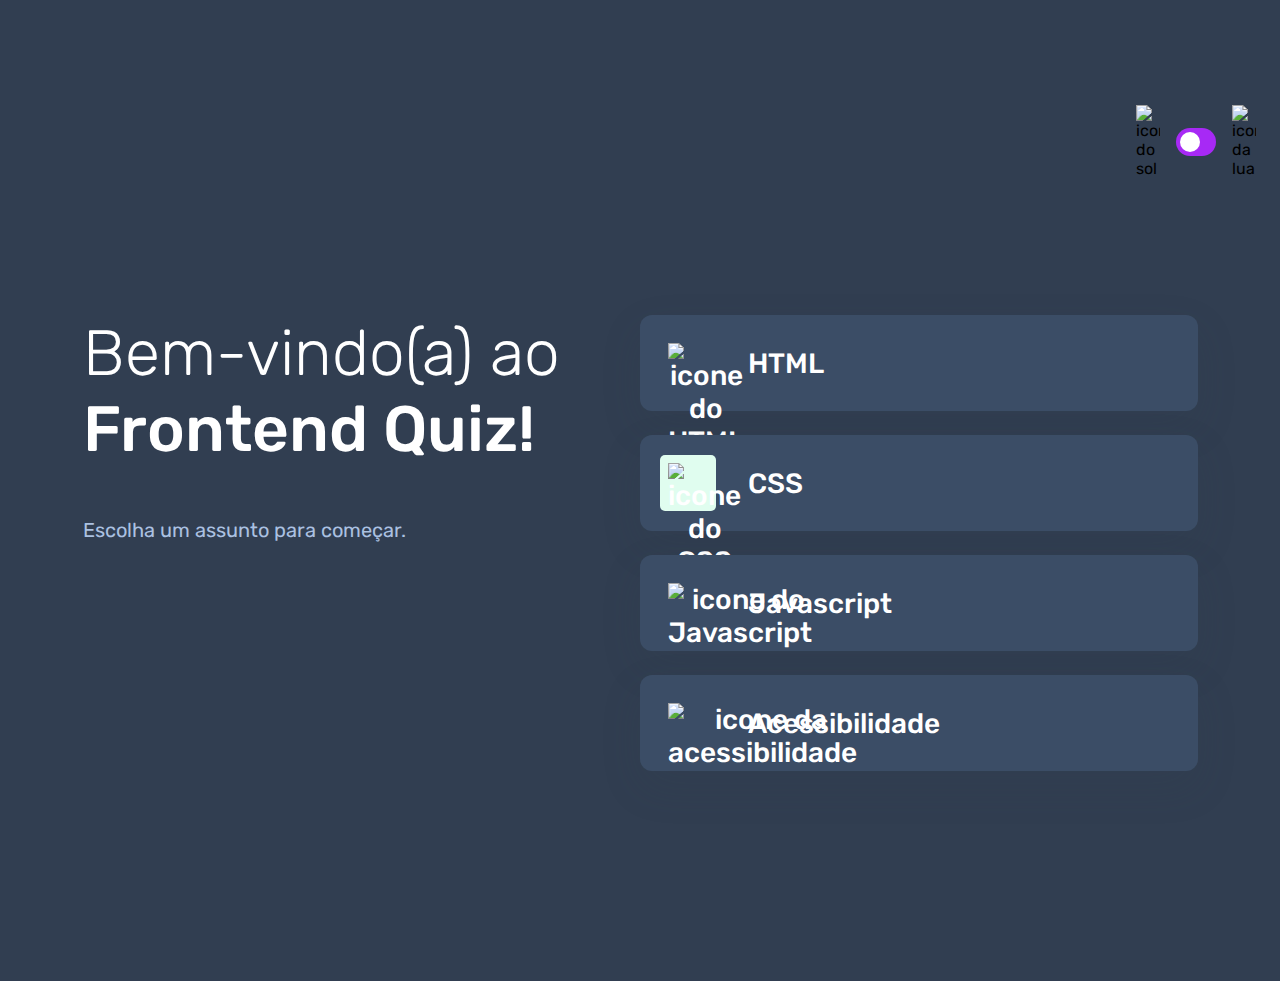
==== index.html @ 65343ce6 "adaptação das cores para o tema escuro" ====
<!DOCTYPE html>
<html lang="en">
<head>
    <meta charset="UTF-8">
    <meta name="viewport" content="width=device-width, initial-scale=1.0">
    <link rel="preconnect" href="https://fonts.googleapis.com">
    <link rel="preconnect" href="https://fonts.gstatic.com" crossorigin>
    <link href="https://fonts.googleapis.com/css2?family=Rubik:ital,wght@0,300..900;1,300..900&display=swap" rel="stylesheet">
    <link rel="stylesheet" href="stile.css">
    <title>Quiz app</title>
</head>
<body class="escuro">
    <header>
        <div class="tema">
            <img src="./assets/images/icon-sun-dark.svg" alt="icone do sol">
            <button>
                <div></div>
            </button>
            <img src="./assets/images/icon-moon-dark.svg" alt="icone da lua">
        </div>
    </header>

    <main>
        <section class="boas_vindas">
            <h1>
                Bem-vindo(a) ao <br> 
                <strong>Frontend Quiz!</strong>
            </h1>

            <p>Escolha um assunto para começar.</p>
        </section>

        <section class="assuntos">
            <button>
                <div class="botao_html">
                    <img src="./assets/images/icon-html.svg" alt="icone do HTML">
                </div>
                HTML
            </button>

            <button class="botao_css">
                <div>
                    <img src="./assets/images/icon-css.svg" alt="icone do CSS">
                </div>
                CSS
            </button>

            <button>
                <div class="botao_javascript">
                    <img src="./assets/images/icon-js.svg" alt="icone do Javascript">
                </div>
                Javascript
            </button>

            <button>
                <div class="botao_acessibilidade">
                    <img src="./assets/images/icon-accessibility.svg" alt="icone da acessibilidade">
                </div>
                Acessibilidade
            </button>

        </section>


    </main>

    
</body>
</html>
---- stile.css ----
* {
    margin: 0;
    padding: 0;
    box-sizing: border-box;
    font-family: "Rubik", sans-serif;
    -webkit-font-smoothing: antialised;
}

:root {
    --bg-color: #f4f6fa;
    --purple : #a729f5;
    --primary-text-color: #313e51;
    --secondary_text_color: #626c7f;
    --button-bg: #fff;
    --shadow: 0px 16px 40px 0px rgba(143, 160, 193, 0.14);
    --bg-html: #fff1e9;
    --bg-css: #e0fdef;
    --bg-javascript: #ebf0ff;
    --bg-acessibilidade: #f6e7ff;
    --white : #fff;
    --bg-mobile: url(./assets/images/pattern-background-mobile-light.svg);
    --bg-desktop: url(./assets/images/pattern-background-desktop-light.svg);
}

body.escuro {
    --bg-color:#313e51;
    --bg-mobile: url(./assets/images/pattern-background-mobile-dark.svg);
    --bg-desktop: url(./assets/images/pattern-background-desktop-dark.svg);
    --primary-text-color: #fff;
    --secondary_text_color: #abc1e1;
    --button-bg: #3b4d66;
    --shadow: 0px 16px 40px 0px rgba(49, 62, 81, 0.14);
}    


body {
    height: 100svh;
    background: var(--bg-mobile) var(--bg-color);
    background-repeat: no-repeat;
    background-size: cover;
}

header {
    padding: 16px 24px;
    display: flex;
    justify-content: flex-end;
}

.tema {
    padding: 8px 0;
    display: flex;
    align-items: center;
    gap: 8px;
}

.tema img {
    width: 16px;
}

.tema button {
    height: 20px;
    width: 32px;
    background: var(--purple);
    border: 0;
    border-radius: 999px;
    padding: 4px;
}

.tema button div {
    background: var(--white);
    width: 12px;
    height: 12px;
    border-radius: 999px;
}

main {
    padding: 32px 24px;
}

.boas_vindas {
    margin-bottom: 40px;
}

.boas_vindas h1 {
    font-size: 40px;
    font-weight: 300;
    color: var(--primary-text-color);
    margin-bottom: 16px;
}

.boas_vindas h1 strong {
    font-weight: 500;
}

.boas_vindas p {
    color: var(--secondary_text_color);
    font-size: 14px;
    line-height: 150%;
    font-size: italic;
}

.assuntos {
    display: flex;
    flex-direction: column;
    gap: 12px;
}

.assuntos button {
    border: none;
    background: var(--button-bg);
    display: flex;
    align-items: center;
    gap: 16px;
    padding: 12px;
    border-radius: 12px;
    box-shadow: var(--shadow);
    font-size: 18px;
    font-weight: 500;
    color: var(--primary-text-color);
}

.assuntos button div {
    width: 40px;
    height: 40px;
    padding: 5px;
    border-radius: 5px;
}

.assuntos button img {
    width: 100%;
}

.botao_html div {
    background: var(--bg-html);
}

.botao_css div {
    background: var(--bg-css);
}

.botao_javascript div {
    background: var(--bg-javascript);
}

.botao_acessibilidade div {
    background: var(--bg-acessibilidade);
}

@media(min-width: 1100px) {
    body {
        background: var(--bg-desktop) var(--bg-color);
        background-size: cover;
        background-repeat: no-repeat;
    }

    header {
        margin-block: 81px;

    }

    .tema {
        gap: 16px;
    }

    .tema img {
        width: 24px;
    }

    .tema button {
        width: 40px;
        height: 28px;
    }

    .tema button div {
        width: 20px;
        height: 20px;
    }

    main {
        display: flex;
        max-width: 1163px;
        margin-inline: auto;

    }

    section {
        width: 100%;
    }

    .boas_vindas h1 {
        font-size: 64px;
        margin-bottom: 48px;
    }

    .boas_vindas p {
        font-size: 20px;
    }

    .assuntos {
        gap: 24px;
    }

    .assuntos button {
        font-size: 28px;
        padding: 20px;
        gap: 32px;
    }

    .assuntos button div {
        width: 56px;
        height: 56px;
        padding: 8px;
    }

}
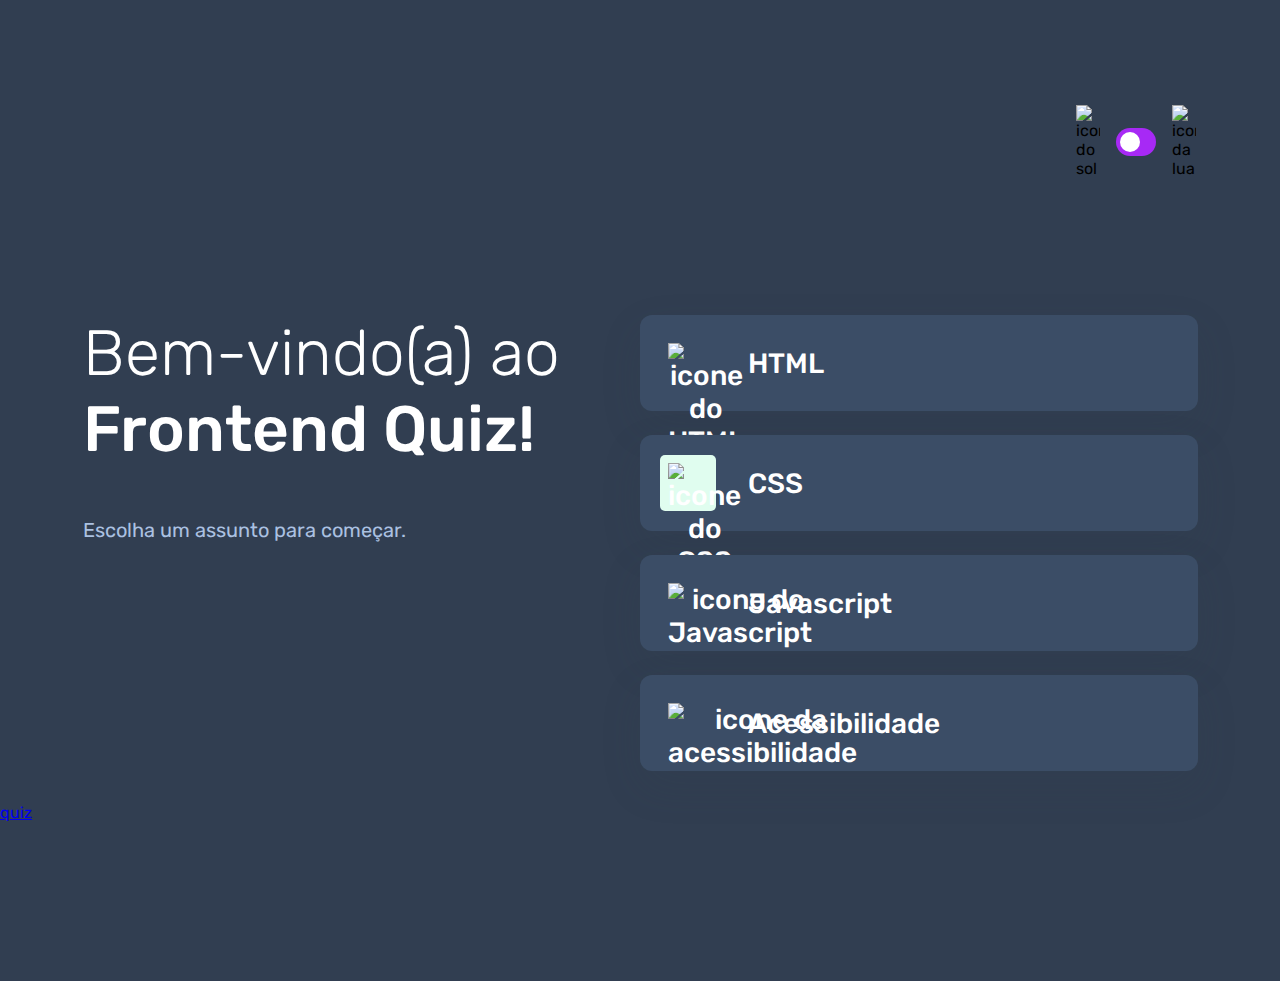
==== commit a5409998: "Adição do header no resultado.html" ====
--- a/index.html
+++ b/index.html
@@ -64,6 +64,6 @@
 
     </main>
 
-    
+    <a href="./pages/quiz/quiz.html">quiz</a>
 </body>
 </html>--- a/stile.css
+++ b/stile.css
@@ -44,6 +44,8 @@
     padding: 16px 24px;
     display: flex;
     justify-content: flex-end;
+    max-width: 1160px;
+    margin-inline: auto;
 }
 
 .tema {
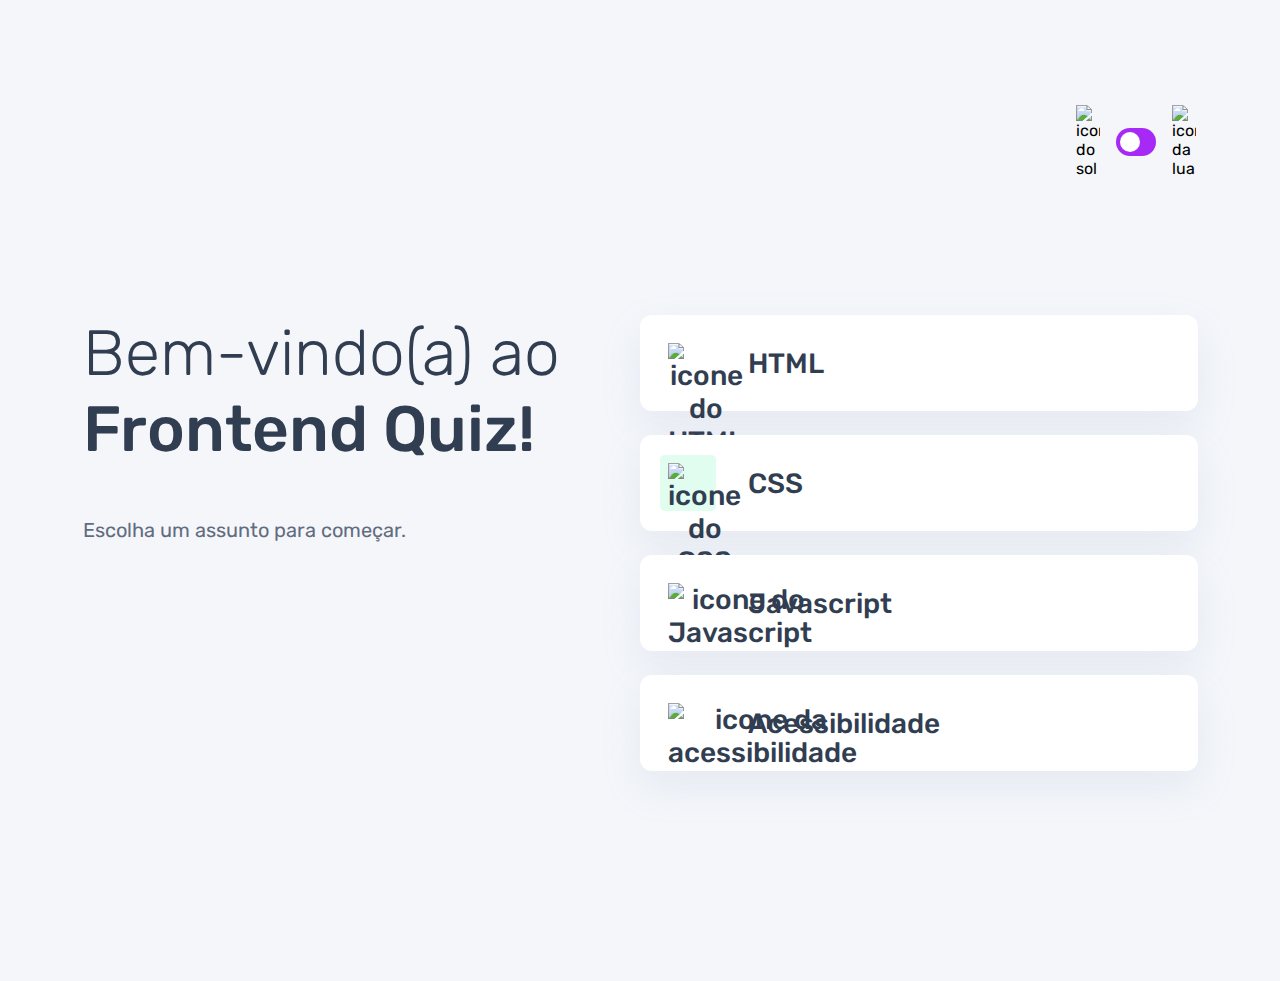
==== commit 2c0fb2cf: "Primeiros ajustes do tema no Javascript" ====
--- a/index.html
+++ b/index.html
@@ -7,9 +7,10 @@
     <link rel="preconnect" href="https://fonts.gstatic.com" crossorigin>
     <link href="https://fonts.googleapis.com/css2?family=Rubik:ital,wght@0,300..900;1,300..900&display=swap" rel="stylesheet">
     <link rel="stylesheet" href="stile.css">
+    <script src="./script.js" defer></script>
     <title>Quiz app</title>
 </head>
-<body class="escuro">
+<body>
     <header>
         <div class="tema">
             <img src="./assets/images/icon-sun-dark.svg" alt="icone do sol">
@@ -64,6 +65,6 @@
 
     </main>
 
-    <a href="./pages/quiz/quiz.html">quiz</a>
+    
 </body>
 </html>--- a/stile.css
+++ b/stile.css
@@ -66,6 +66,7 @@
     border: 0;
     border-radius: 999px;
     padding: 4px;
+    display: flex;
 }
 
 .tema button div {
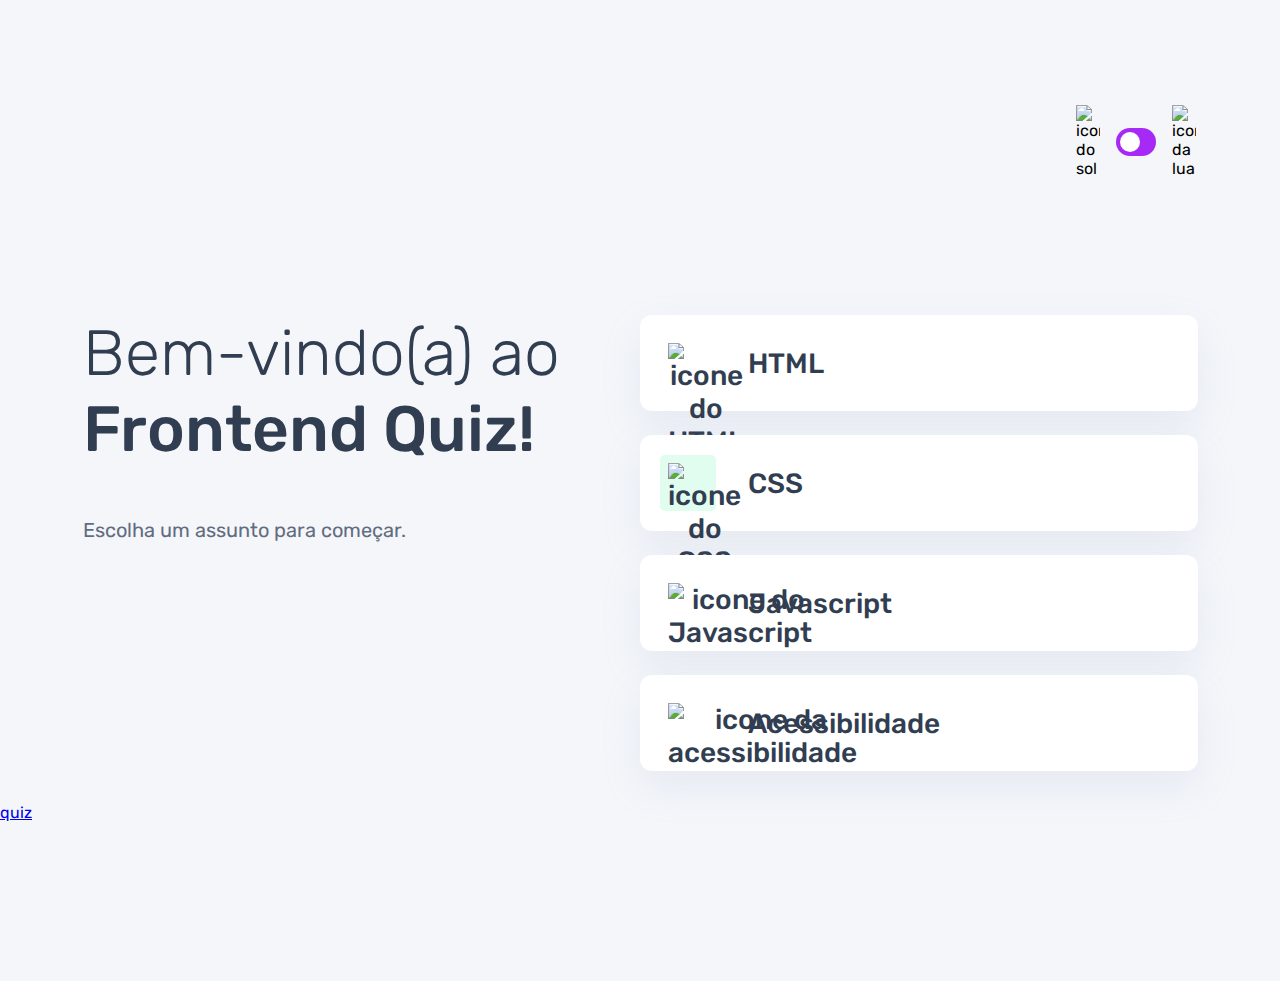
==== commit e97af5af: "Adição do javascript do quiz.html para trocar o tema" ====
--- a/index.html
+++ b/index.html
@@ -7,7 +7,7 @@
     <link rel="preconnect" href="https://fonts.gstatic.com" crossorigin>
     <link href="https://fonts.googleapis.com/css2?family=Rubik:ital,wght@0,300..900;1,300..900&display=swap" rel="stylesheet">
     <link rel="stylesheet" href="stile.css">
-    <script src="./script.js" defer></script>
+    <script src="./script.js" type="module" defer></script>
     <title>Quiz app</title>
 </head>
 <body>
@@ -65,6 +65,6 @@
 
     </main>
 
-    
+    <a href="./pages/quiz/quiz.html">quiz</a>
 </body>
 </html>--- a/stile.css
+++ b/stile.css
@@ -67,6 +67,7 @@
     border-radius: 999px;
     padding: 4px;
     display: flex;
+    cursor: pointer;
 }
 
 .tema button div {
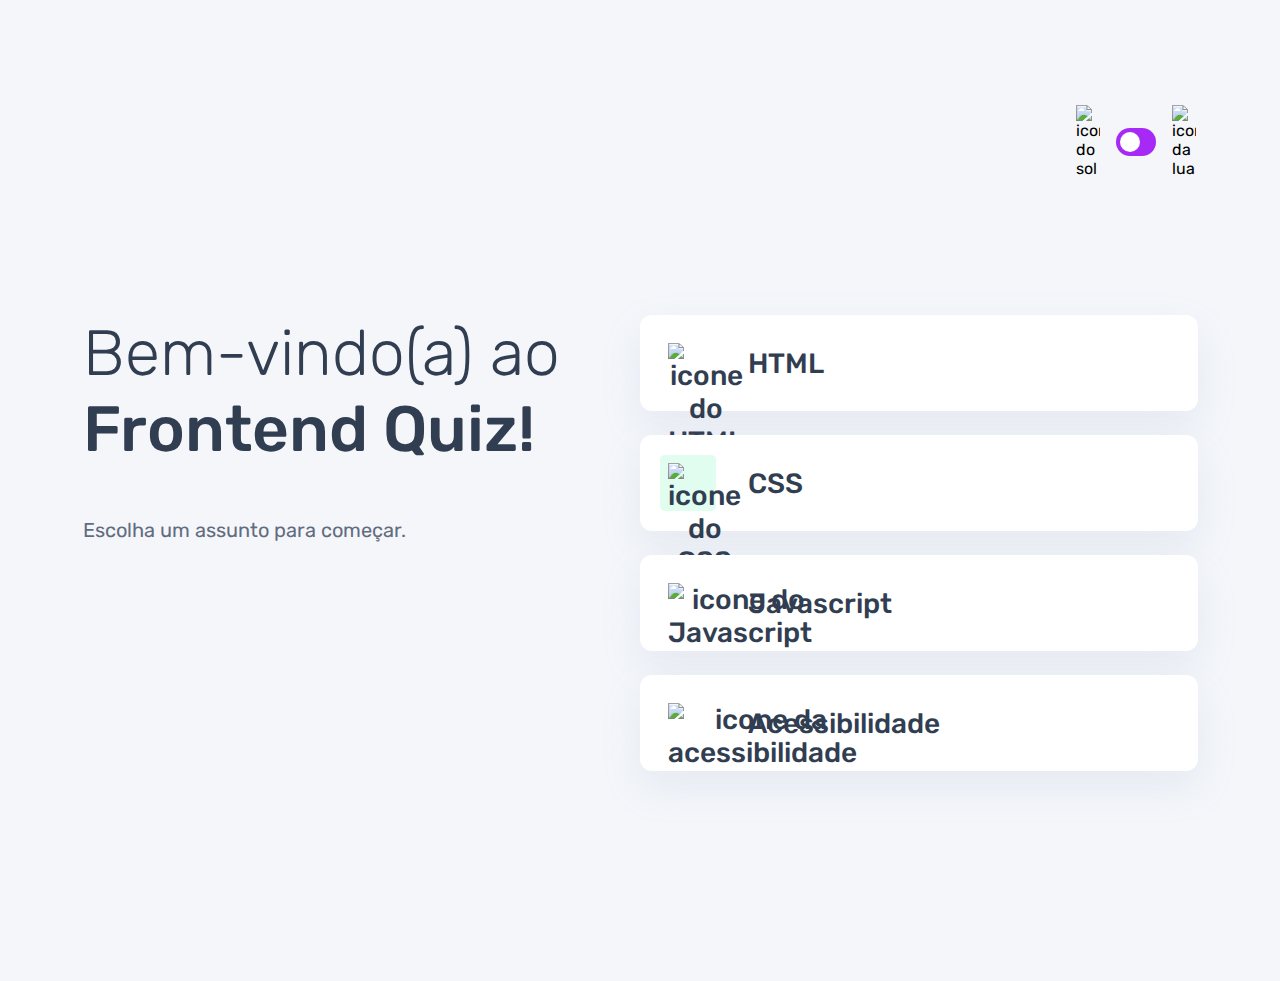
==== commit d002a82f: "Adicionada a função para escolher o tema do quiz no index.html" ====
--- a/index.html
+++ b/index.html
@@ -65,6 +65,6 @@
 
     </main>
 
-    <a href="./pages/quiz/quiz.html">quiz</a>
+   
 </body>
 </html>--- a/stile.css
+++ b/stile.css
@@ -121,6 +121,7 @@
     font-size: 18px;
     font-weight: 500;
     color: var(--primary-text-color);
+    cursor: pointer;
 }
 
 .assuntos button div {
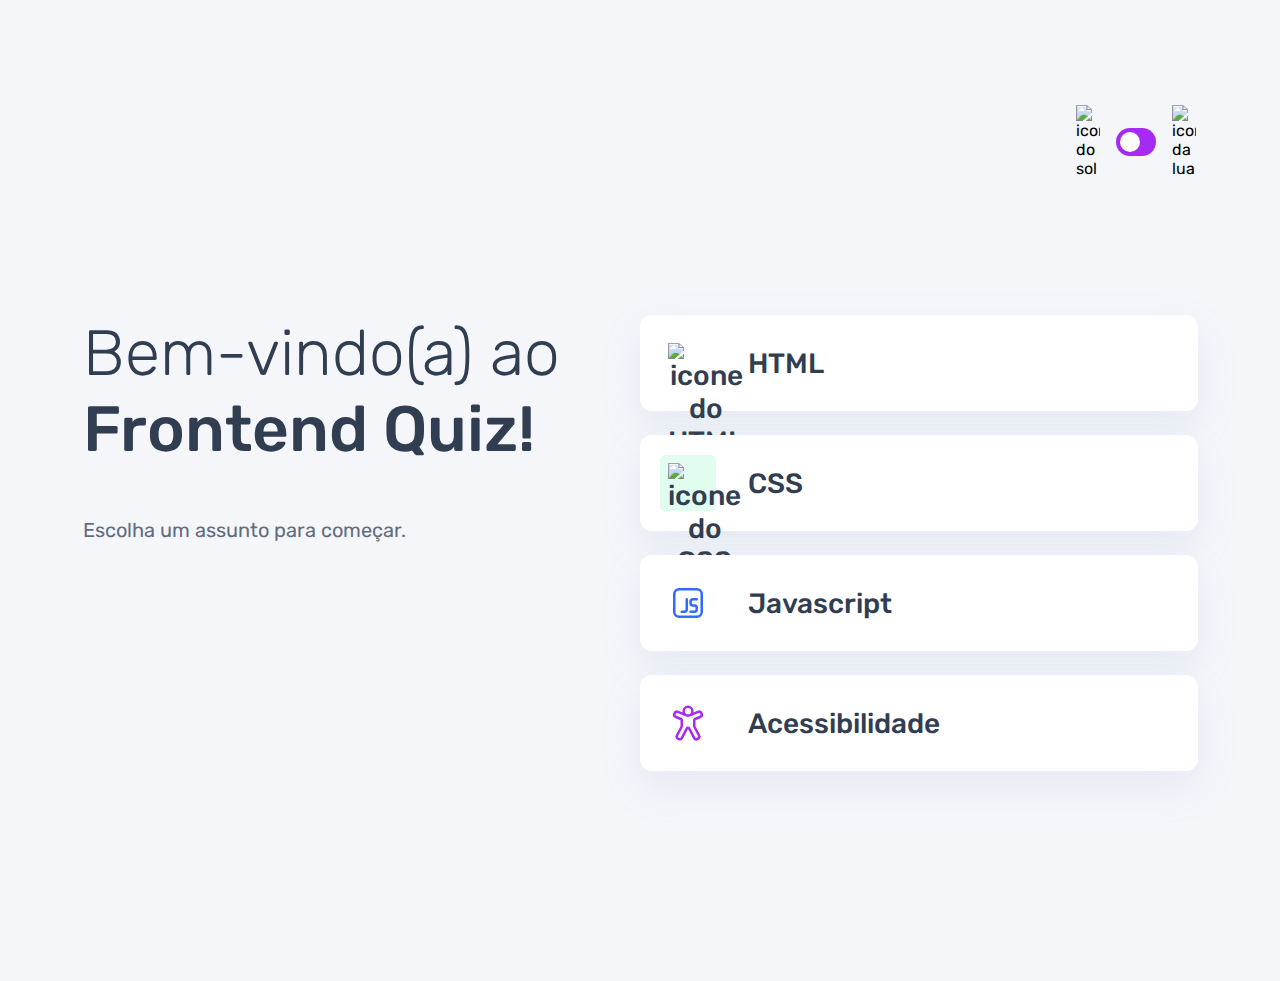
==== commit c7fafbf8: "Alteração dinâmica do assunto da página" ====
--- a/index.html
+++ b/index.html
@@ -48,14 +48,14 @@
 
             <button>
                 <div class="botao_javascript">
-                    <img src="./assets/images/icon-js.svg" alt="icone do Javascript">
+                    <img src="./assets/images/icon-javascript.svg" alt="icone do Javascript">
                 </div>
                 Javascript
             </button>
 
             <button>
                 <div class="botao_acessibilidade">
-                    <img src="./assets/images/icon-accessibility.svg" alt="icone da acessibilidade">
+                    <img src="./assets/images/icon-acessibilidade.svg" alt="icone da acessibilidade">
                 </div>
                 Acessibilidade
             </button>
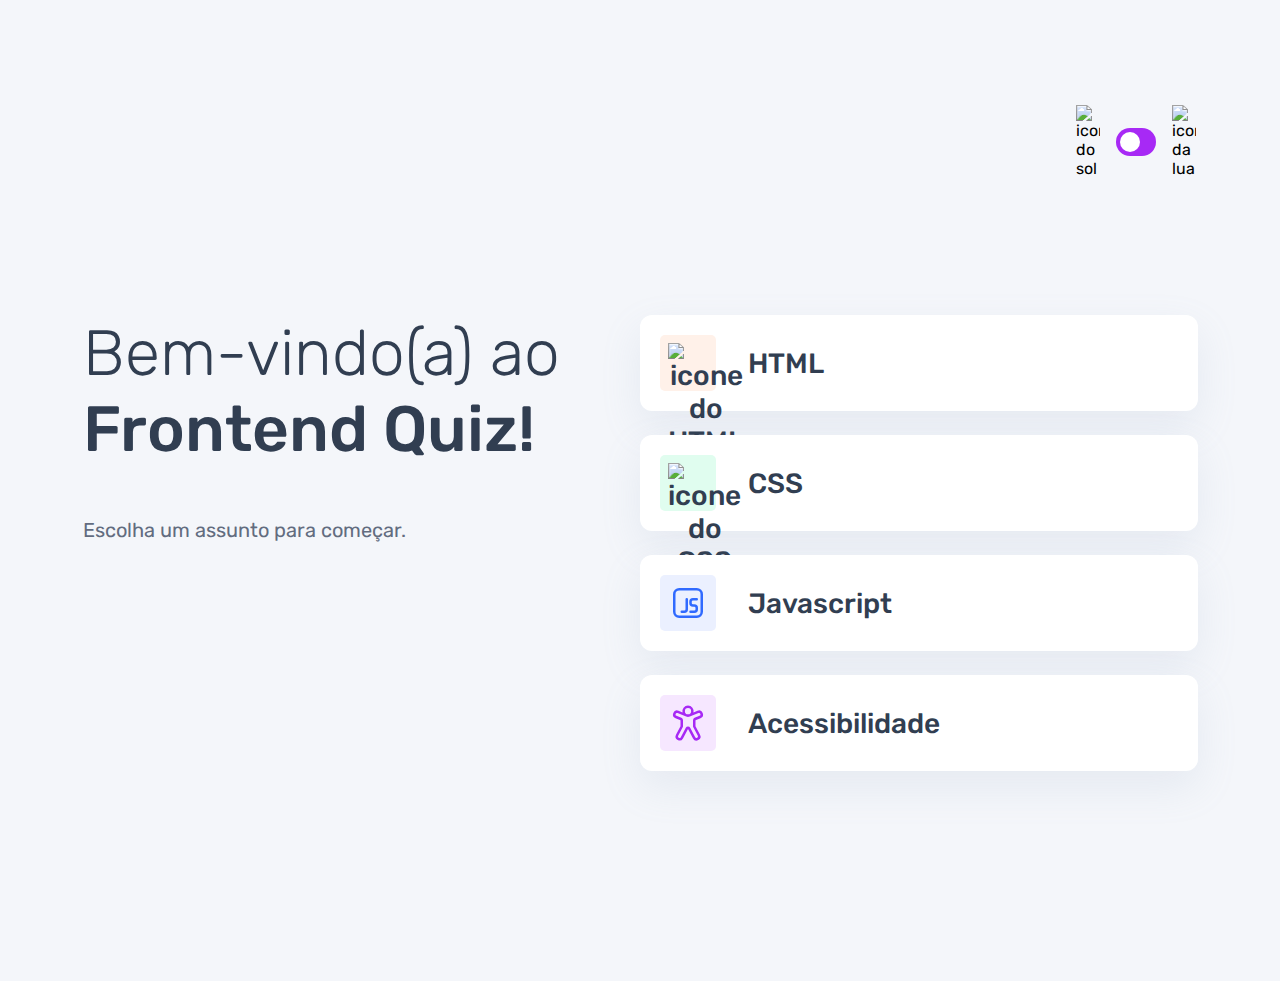
==== commit 6567e547: "Ajustes da função de selecionar assunto para funcionar funcionar em todos os dispositivos" ====
--- a/index.html
+++ b/index.html
@@ -1,15 +1,18 @@
 <!DOCTYPE html>
 <html lang="en">
+
 <head>
     <meta charset="UTF-8">
     <meta name="viewport" content="width=device-width, initial-scale=1.0">
     <link rel="preconnect" href="https://fonts.googleapis.com">
     <link rel="preconnect" href="https://fonts.gstatic.com" crossorigin>
-    <link href="https://fonts.googleapis.com/css2?family=Rubik:ital,wght@0,300..900;1,300..900&display=swap" rel="stylesheet">
+    <link href="https://fonts.googleapis.com/css2?family=Rubik:ital,wght@0,300..900;1,300..900&display=swap"
+        rel="stylesheet">
     <link rel="stylesheet" href="stile.css">
     <script src="./script.js" type="module" defer></script>
     <title>Quiz app</title>
 </head>
+
 <body>
     <header>
         <div class="tema">
@@ -24,7 +27,7 @@
     <main>
         <section class="boas_vindas">
             <h1>
-                Bem-vindo(a) ao <br> 
+                Bem-vindo(a) ao <br>
                 <strong>Frontend Quiz!</strong>
             </h1>
 
@@ -32,32 +35,32 @@
         </section>
 
         <section class="assuntos">
-            <button>
-                <div class="botao_html">
+            <button class="botao_html">
+                <div>
                     <img src="./assets/images/icon-html.svg" alt="icone do HTML">
                 </div>
-                HTML
+                <span>HTML</span>
             </button>
 
             <button class="botao_css">
                 <div>
                     <img src="./assets/images/icon-css.svg" alt="icone do CSS">
                 </div>
-                CSS
+                <span>CSS</span>
             </button>
 
-            <button>
-                <div class="botao_javascript">
+            <button class="botao_javascript">
+                <div>
                     <img src="./assets/images/icon-javascript.svg" alt="icone do Javascript">
                 </div>
-                Javascript
+                <span>Javascript</span>
             </button>
 
-            <button>
-                <div class="botao_acessibilidade">
+            <button class="botao_acessibilidade">
+                <div>
                     <img src="./assets/images/icon-acessibilidade.svg" alt="icone da acessibilidade">
                 </div>
-                Acessibilidade
+                <span>Acessibilidade</span>
             </button>
 
         </section>
@@ -65,6 +68,7 @@
 
     </main>
 
-   
+
 </body>
+
 </html>